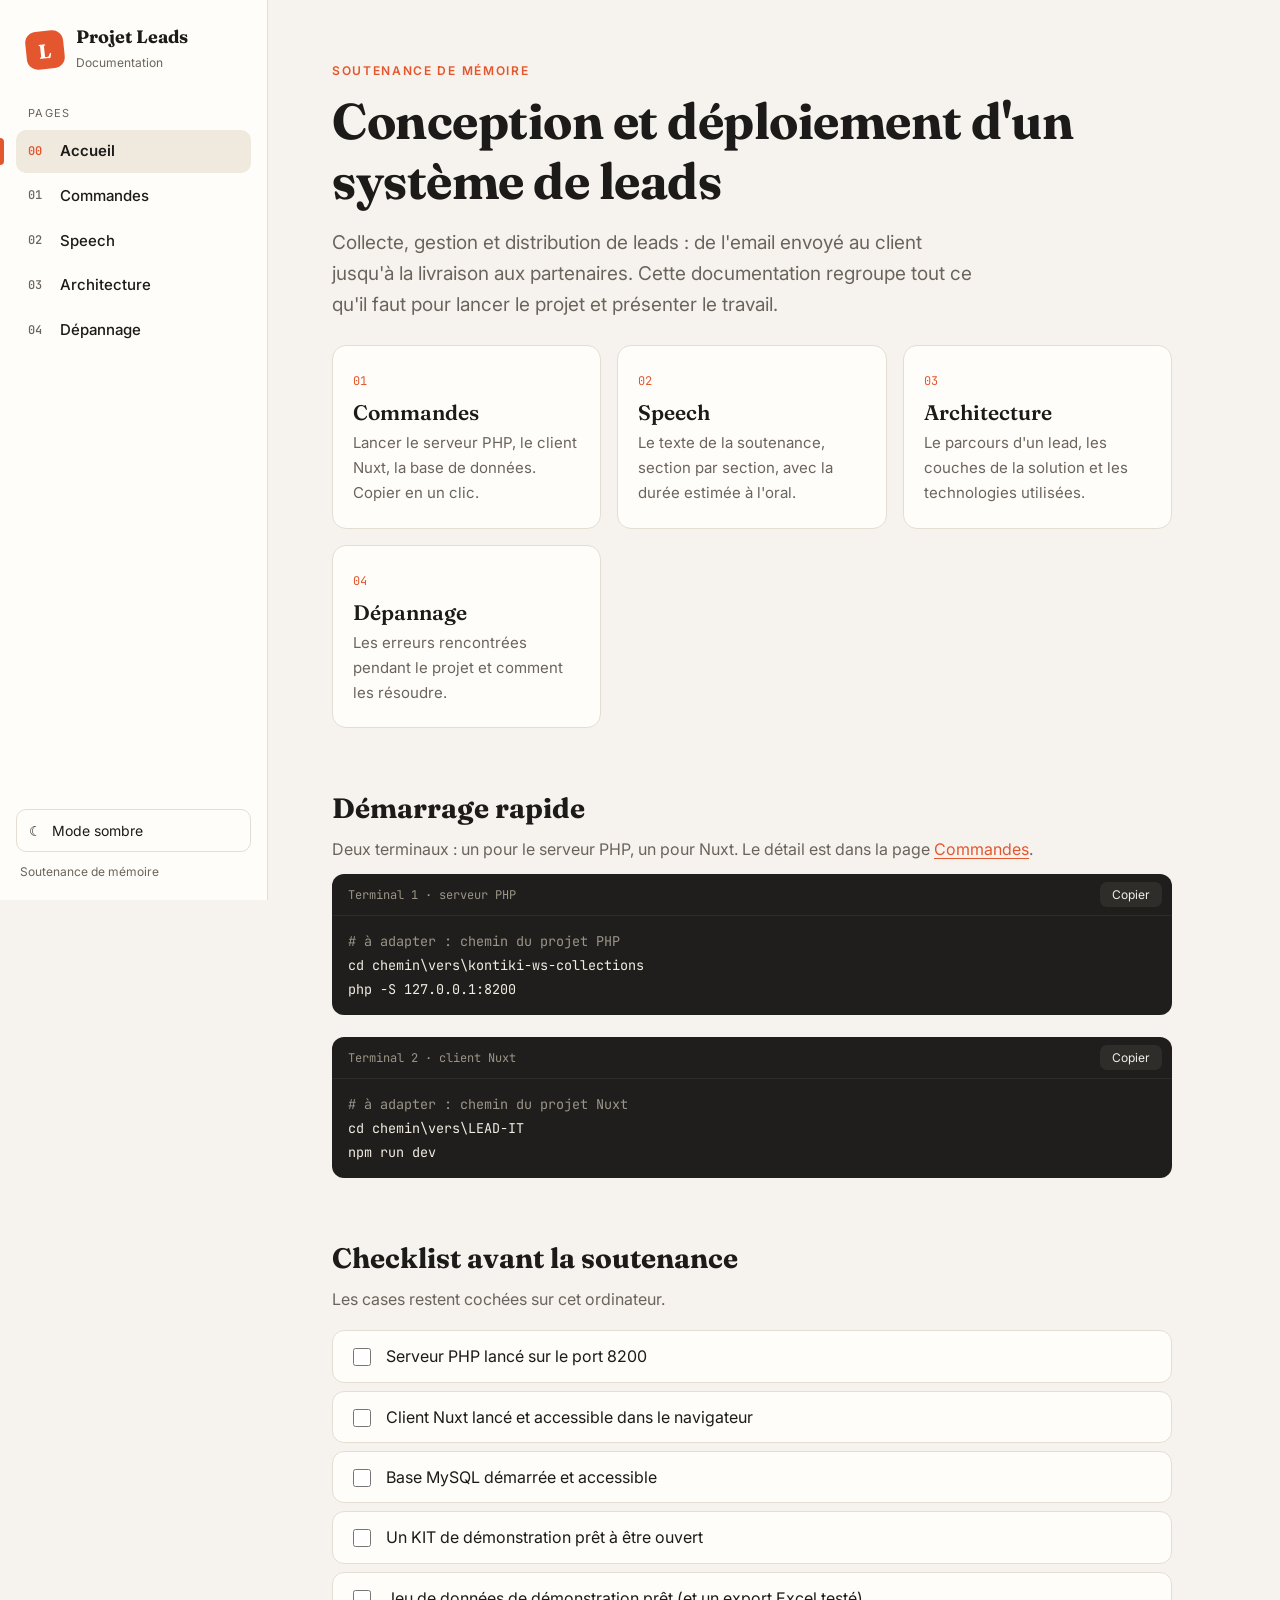
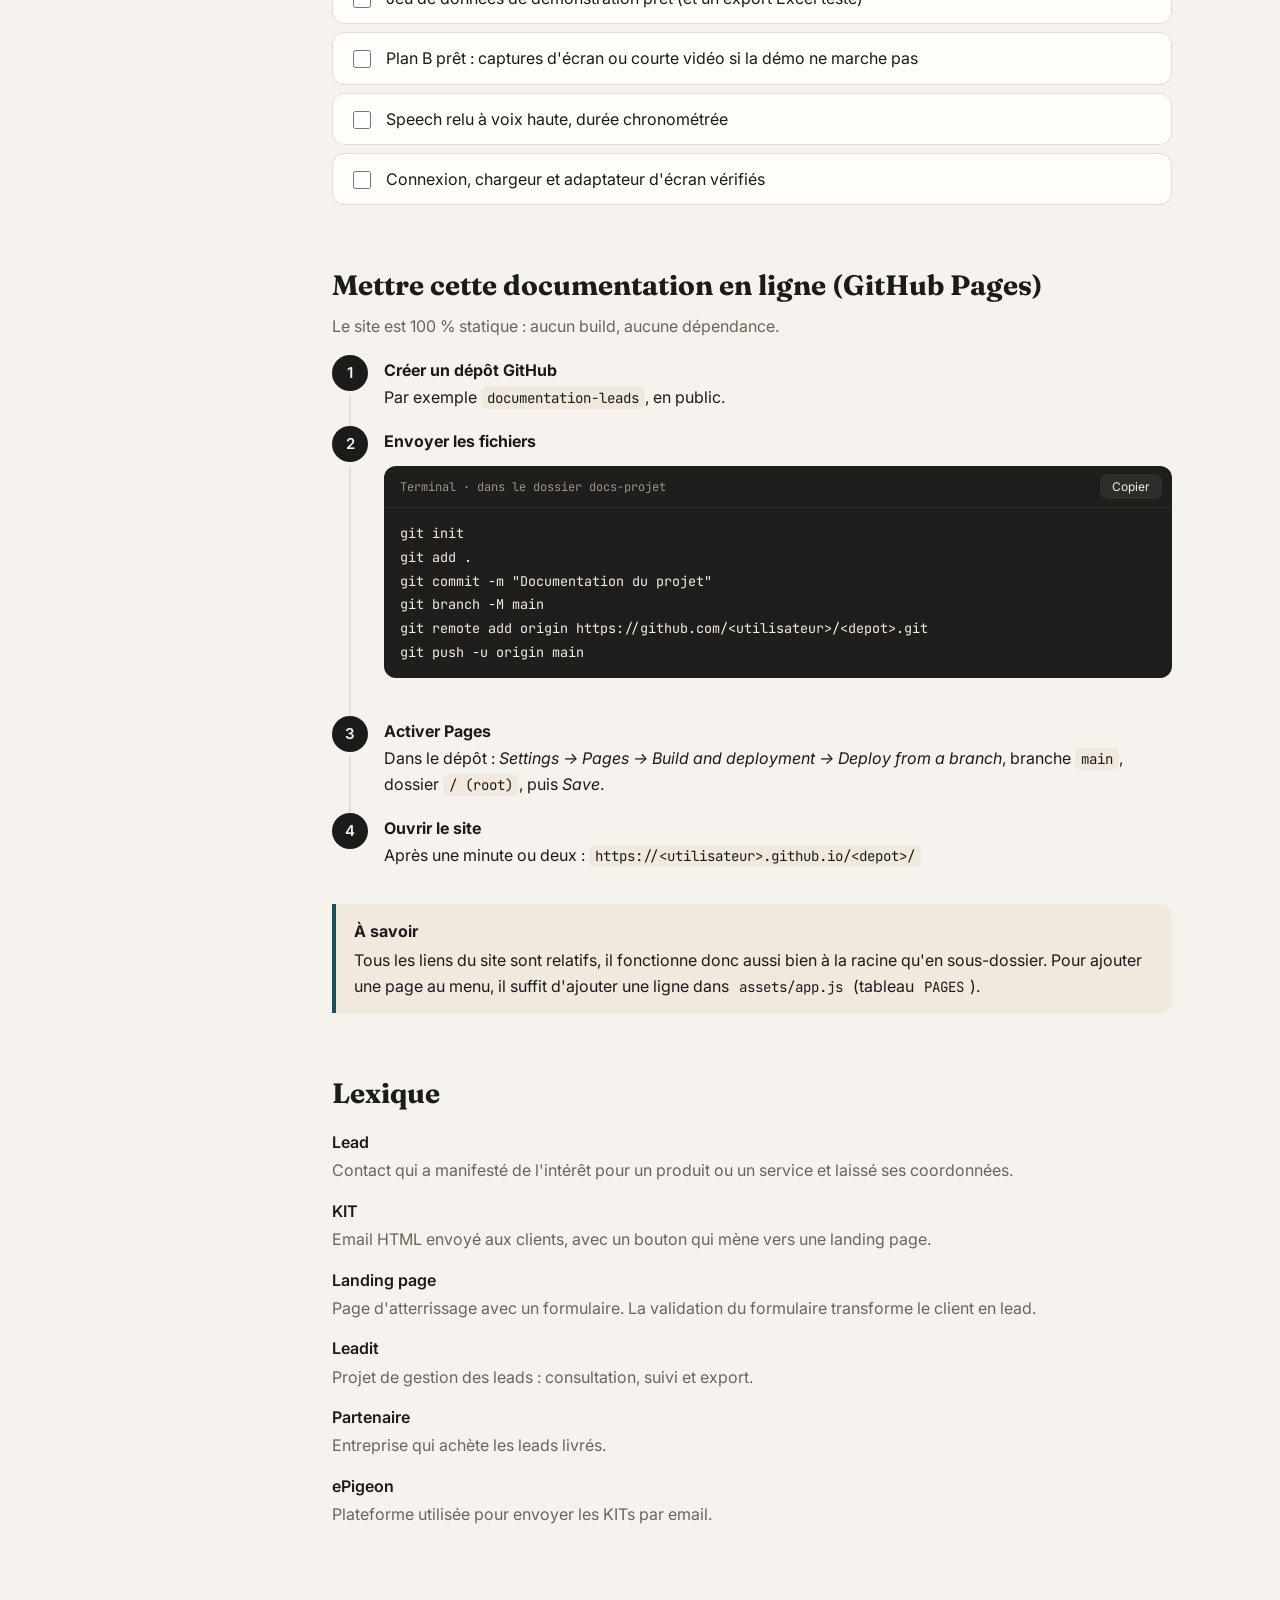
==== index.html @ 6f4f4c52 "CHORE: Initial commit." ====
<!doctype html>
<html lang="fr">
<head>
  <meta charset="utf-8">
  <meta name="viewport" content="width=device-width, initial-scale=1">
  <title>Projet Leads — Documentation</title>
  <script>try{var t=localStorage.getItem("theme");if(!t&&matchMedia("(prefers-color-scheme: dark)").matches)t="dark";if(t)document.documentElement.setAttribute("data-theme",t)}catch(e){}</script>
  <link rel="preconnect" href="https://fonts.googleapis.com">
  <link rel="preconnect" href="https://fonts.gstatic.com" crossorigin>
  <link href="https://fonts.googleapis.com/css2?family=Fraunces:opsz,wght@9..144,600;9..144,700&family=Inter:wght@400;500;600&family=JetBrains+Mono:wght@400;500&display=swap" rel="stylesheet">
  <link rel="stylesheet" href="assets/style.css">
</head>
<body data-page="accueil">
  <div id="app-nav"></div>

  <main class="main">
    <div class="content">

      <span class="eyebrow">Soutenance de mémoire</span>
      <h1>Conception et déploiement d'un système de leads</h1>
      <p class="lead">Collecte, gestion et distribution de leads : de l'email envoyé au client jusqu'à la livraison aux partenaires. Cette documentation regroupe tout ce qu'il faut pour lancer le projet et présenter le travail.</p>

      <div class="cards">
        <a class="card" href="commandes.html">
          <span class="tag">01</span>
          <h3>Commandes</h3>
          <p>Lancer le serveur PHP, le client Nuxt, la base de données. Copier en un clic.</p>
        </a>
        <a class="card" href="speech.html">
          <span class="tag">02</span>
          <h3>Speech</h3>
          <p>Le texte de la soutenance, section par section, avec la durée estimée à l'oral.</p>
        </a>
        <a class="card" href="architecture.html">
          <span class="tag">03</span>
          <h3>Architecture</h3>
          <p>Le parcours d'un lead, les couches de la solution et les technologies utilisées.</p>
        </a>
        <a class="card" href="depannage.html">
          <span class="tag">04</span>
          <h3>Dépannage</h3>
          <p>Les erreurs rencontrées pendant le projet et comment les résoudre.</p>
        </a>
      </div>

      <h2>Démarrage rapide</h2>
      <p class="muted">Deux terminaux : un pour le serveur PHP, un pour Nuxt. Le détail est dans la page <a href="commandes.html">Commandes</a>.</p>

      <div class="cmd" data-label="Terminal 1 · serveur PHP">
<pre><code><span class="c"># à adapter : chemin du projet PHP</span>
cd chemin\vers\kontiki-ws-collections
php -S 127.0.0.1:8200</code></pre>
      </div>
      <div class="cmd" data-label="Terminal 2 · client Nuxt">
<pre><code><span class="c"># à adapter : chemin du projet Nuxt</span>
cd chemin\vers\LEAD-IT
npm run dev</code></pre>
      </div>

      <h2 id="avant">Checklist avant la soutenance</h2>
      <p class="muted">Les cases restent cochées sur cet ordinateur.</p>
      <ul class="checklist">
        <li><label><input type="checkbox" data-key="serveur-php"><span>Serveur PHP lancé sur le port 8200</span></label></li>
        <li><label><input type="checkbox" data-key="nuxt"><span>Client Nuxt lancé et accessible dans le navigateur</span></label></li>
        <li><label><input type="checkbox" data-key="mysql"><span>Base MySQL démarrée et accessible</span></label></li>
        <li><label><input type="checkbox" data-key="kit"><span>Un KIT de démonstration prêt à être ouvert</span></label></li>
        <li><label><input type="checkbox" data-key="donnees"><span>Jeu de données de démonstration prêt (et un export Excel testé)</span></label></li>
        <li><label><input type="checkbox" data-key="planb"><span>Plan B prêt : captures d'écran ou courte vidéo si la démo ne marche pas</span></label></li>
        <li><label><input type="checkbox" data-key="speech"><span>Speech relu à voix haute, durée chronométrée</span></label></li>
        <li><label><input type="checkbox" data-key="reseau"><span>Connexion, chargeur et adaptateur d'écran vérifiés</span></label></li>
      </ul>

      <h2 id="github">Mettre cette documentation en ligne (GitHub Pages)</h2>
      <p class="muted">Le site est 100 % statique : aucun build, aucune dépendance.</p>
      <ol class="steps">
        <li><strong>Créer un dépôt GitHub</strong>Par exemple <code>documentation-leads</code>, en public.</li>
        <li><strong>Envoyer les fichiers</strong>
          <div class="cmd" data-label="Terminal · dans le dossier docs-projet">
<pre><code>git init
git add .
git commit -m "Documentation du projet"
git branch -M main
git remote add origin https://github.com/&lt;utilisateur&gt;/&lt;depot&gt;.git
git push -u origin main</code></pre>
          </div>
        </li>
        <li><strong>Activer Pages</strong>Dans le dépôt : <em>Settings → Pages → Build and deployment → Deploy from a branch</em>, branche <code>main</code>, dossier <code>/ (root)</code>, puis <em>Save</em>.</li>
        <li><strong>Ouvrir le site</strong>Après une minute ou deux : <code>https://&lt;utilisateur&gt;.github.io/&lt;depot&gt;/</code></li>
      </ol>
      <div class="note teal">
        <strong>À savoir</strong>
        Tous les liens du site sont relatifs, il fonctionne donc aussi bien à la racine qu'en sous-dossier. Pour ajouter une page au menu, il suffit d'ajouter une ligne dans <code>assets/app.js</code> (tableau <code>PAGES</code>).
      </div>

      <h2 id="lexique">Lexique</h2>
      <dl class="lexique">
        <dt>Lead</dt>
        <dd>Contact qui a manifesté de l'intérêt pour un produit ou un service et laissé ses coordonnées.</dd>
        <dt>KIT</dt>
        <dd>Email HTML envoyé aux clients, avec un bouton qui mène vers une landing page.</dd>
        <dt>Landing page</dt>
        <dd>Page d'atterrissage avec un formulaire. La validation du formulaire transforme le client en lead.</dd>
        <dt>Leadit</dt>
        <dd>Projet de gestion des leads : consultation, suivi et export.</dd>
        <dt>Partenaire</dt>
        <dd>Entreprise qui achète les leads livrés.</dd>
        <dt>ePigeon</dt>
        <dd>Plateforme utilisée pour envoyer les KITs par email.</dd>
      </dl>

    </div>
  </main>

  <script src="assets/app.js"></script>
</body>
</html>
---- assets/style.css ----
/* ==========================================================
   Documentation projet Leads — feuille de style partagée
   ========================================================== */

:root {
  --bg: #f6f3ee;
  --surface: #fffdf9;
  --ink: #1d1b19;
  --muted: #6b645c;
  --line: #e4ddd2;
  --soft: #f0e9de;
  --accent: #e4572e;
  --accent-ink: #ffffff;
  --teal: #1f4e5f;
  --code-bg: #1f1e1c;
  --code-ink: #f2ece2;
  --code-muted: #9c9488;
  --code-line: #2e2c29;
  --radius: 14px;
  --side: 268px;
  --font-body: "Inter", system-ui, -apple-system, "Segoe UI", Roboto, sans-serif;
  --font-head: "Fraunces", Georgia, "Times New Roman", serif;
  --font-mono: "JetBrains Mono", ui-monospace, "Cascadia Code", Consolas, monospace;
}

[data-theme="dark"] {
  --bg: #151412;
  --surface: #1e1c19;
  --ink: #f0eadf;
  --muted: #a39b8e;
  --line: #34312b;
  --soft: #2a2722;
  --accent: #ff7a50;
  --accent-ink: #1d1b19;
  --teal: #7fc4d6;
  --code-bg: #0f0e0d;
  --code-line: #262421;
}

* { box-sizing: border-box; }
html { scroll-behavior: smooth; }
body {
  margin: 0;
  background: var(--bg);
  color: var(--ink);
  font-family: var(--font-body);
  font-size: 16px;
  line-height: 1.65;
  -webkit-font-smoothing: antialiased;
}
a { color: var(--accent); text-underline-offset: 3px; }
a:hover { text-decoration-thickness: 2px; }
code, kbd {
  font-family: var(--font-mono);
  font-size: 0.88em;
  background: var(--soft);
  padding: 2px 6px;
  border-radius: 6px;
}

/* ---------- Sidebar ---------- */
.sidebar {
  position: fixed;
  inset: 0 auto 0 0;
  width: var(--side);
  background: var(--surface);
  border-right: 1px solid var(--line);
  padding: 26px 16px 18px;
  display: flex;
  flex-direction: column;
  overflow-y: auto;
  z-index: 40;
  transition: transform 0.25s ease;
}
.brand {
  display: flex;
  align-items: center;
  gap: 12px;
  padding: 0 10px 22px;
  text-decoration: none;
  color: var(--ink);
}
.brand-mark {
  width: 38px;
  height: 38px;
  border-radius: 11px;
  background: var(--accent);
  color: var(--accent-ink);
  display: grid;
  place-items: center;
  font-family: var(--font-head);
  font-weight: 700;
  font-size: 20px;
  transform: rotate(-6deg);
  flex: none;
}
.brand-text strong { display: block; font-family: var(--font-head); font-size: 18px; line-height: 1.2; }
.brand-text span { font-size: 12px; color: var(--muted); }

.nav { display: flex; flex-direction: column; gap: 2px; }
.nav-label {
  font-size: 11px;
  text-transform: uppercase;
  letter-spacing: 0.12em;
  color: var(--muted);
  padding: 8px 12px 6px;
}
.nav-link {
  display: flex;
  align-items: center;
  gap: 12px;
  padding: 9px 12px;
  border-radius: 10px;
  text-decoration: none;
  color: var(--ink);
  font-weight: 500;
  font-size: 15px;
  position: relative;
}
.nav-link .num { font-family: var(--font-mono); font-size: 12px; color: var(--muted); width: 20px; }
.nav-link:hover { background: var(--soft); }
.nav-link.active { background: var(--soft); font-weight: 600; }
.nav-link.active::before {
  content: "";
  position: absolute;
  left: -16px;
  top: 8px;
  bottom: 8px;
  width: 4px;
  border-radius: 0 4px 4px 0;
  background: var(--accent);
}
.nav-link.active .num { color: var(--accent); }

.sidebar-foot { margin-top: auto; padding-top: 20px; display: flex; flex-direction: column; gap: 10px; }
.theme-btn {
  display: flex;
  align-items: center;
  gap: 10px;
  width: 100%;
  padding: 9px 12px;
  border: 1px solid var(--line);
  background: transparent;
  color: var(--ink);
  border-radius: 10px;
  cursor: pointer;
  font: inherit;
  font-size: 14px;
}
.theme-btn:hover { background: var(--soft); }
.foot-note { font-size: 12px; color: var(--muted); padding: 0 4px; }

.topbar {
  display: none;
  position: fixed;
  top: 0;
  left: 0;
  right: 0;
  height: 56px;
  background: var(--surface);
  border-bottom: 1px solid var(--line);
  align-items: center;
  gap: 12px;
  padding: 0 14px;
  z-index: 35;
}
.topbar strong { font-family: var(--font-head); font-size: 17px; }
.burger {
  width: 40px;
  height: 40px;
  border: 1px solid var(--line);
  background: transparent;
  color: var(--ink);
  border-radius: 10px;
  font-size: 20px;
  cursor: pointer;
}
.overlay {
  display: none;
  position: fixed;
  inset: 0;
  background: rgba(0, 0, 0, 0.45);
  z-index: 38;
}

/* ---------- Main ---------- */
.main {
  margin-left: var(--side);
  padding: 56px clamp(20px, 5vw, 72px) 96px;
}
.content { max-width: 840px; }

.eyebrow {
  display: inline-block;
  font-size: 12px;
  font-weight: 600;
  text-transform: uppercase;
  letter-spacing: 0.14em;
  color: var(--accent);
  margin-bottom: 10px;
}
h1, h2, h3 { font-family: var(--font-head); line-height: 1.2; margin: 0; }
h1 { font-size: clamp(34px, 5vw, 50px); letter-spacing: -0.01em; }
h2 { font-size: 28px; margin-top: 64px; margin-bottom: 8px; scroll-margin-top: 90px; }
h3 { font-size: 19px; margin-top: 30px; margin-bottom: 6px; font-family: var(--font-body); font-weight: 600; }
.lead { font-size: 19px; color: var(--muted); max-width: 640px; margin: 16px 0 0; }
p { margin: 10px 0; }
.muted { color: var(--muted); }

/* ---------- Pills (sommaire de page) ---------- */
.pills {
  display: flex;
  gap: 8px;
  flex-wrap: wrap;
  margin: 28px 0 8px;
}
.pill {
  padding: 6px 14px;
  border: 1px solid var(--line);
  border-radius: 999px;
  font-size: 14px;
  text-decoration: none;
  color: var(--ink);
  background: var(--surface);
}
.pill:hover { border-color: var(--accent); }
.pill.on { background: var(--ink); color: var(--bg); border-color: var(--ink); }

/* ---------- Cartes ---------- */
.cards {
  display: grid;
  grid-template-columns: repeat(auto-fit, minmax(220px, 1fr));
  gap: 16px;
  margin-top: 24px;
}
.card {
  display: block;
  background: var(--surface);
  border: 1px solid var(--line);
  border-radius: var(--radius);
  padding: 20px 20px 22px;
  text-decoration: none;
  color: var(--ink);
  transition: transform 0.15s ease, border-color 0.15s ease;
}
a.card:hover { transform: translateY(-3px); border-color: var(--accent); }
.card .tag { font-family: var(--font-mono); font-size: 12px; color: var(--accent); }
.card h3 { margin: 8px 0 6px; font-family: var(--font-head); font-size: 21px; }
.card p { margin: 0; color: var(--muted); font-size: 15px; }

/* ---------- Blocs de commande ---------- */
.cmd {
  background: var(--code-bg);
  border-radius: 12px;
  margin: 12px 0 22px;
  overflow: hidden;
}
.cmd-head {
  display: flex;
  justify-content: space-between;
  align-items: center;
  padding: 8px 10px 8px 16px;
  border-bottom: 1px solid var(--code-line);
  color: var(--code-muted);
  font: 12px var(--font-mono);
}
.cmd pre {
  margin: 0;
  padding: 14px 16px;
  overflow-x: auto;
  color: var(--code-ink);
  font: 13.5px/1.75 var(--font-mono);
}
.cmd pre code { background: none; padding: 0; font: inherit; color: inherit; }
.cmd .c { color: var(--code-muted); }
.copy {
  border: 0;
  background: #2f2d2a;
  color: #eee;
  padding: 5px 12px;
  border-radius: 7px;
  cursor: pointer;
  font: 12px var(--font-body);
}
.copy:hover { background: #3b3834; }
.copy.done { background: var(--accent); color: var(--accent-ink); }

.search {
  width: 100%;
  margin-top: 26px;
  padding: 12px 16px;
  border: 1px solid var(--line);
  border-radius: 12px;
  background: var(--surface);
  color: var(--ink);
  font: inherit;
}
.search:focus { outline: 2px solid var(--accent); outline-offset: 1px; }
.count { font-size: 13px; color: var(--muted); margin-top: 8px; }
.cmd-item[hidden] { display: none; }

/* ---------- Notes / étapes ---------- */
.note {
  border-left: 4px solid var(--accent);
  background: var(--soft);
  padding: 14px 18px;
  border-radius: 0 12px 12px 0;
  margin: 18px 0;
}
.note.teal { border-left-color: var(--teal); }
.note strong:first-child { display: block; margin-bottom: 2px; }

.steps { list-style: none; counter-reset: s; padding: 0; margin: 18px 0; }
.steps li {
  counter-increment: s;
  position: relative;
  padding: 0 0 18px 52px;
}
.steps li::before {
  content: counter(s);
  position: absolute;
  left: 0;
  top: -2px;
  width: 36px;
  height: 36px;
  border-radius: 50%;
  background: var(--ink);
  color: var(--bg);
  display: grid;
  place-items: center;
  font-weight: 600;
  font-size: 15px;
}
.steps li:not(:last-child)::after {
  content: "";
  position: absolute;
  left: 17px;
  top: 38px;
  bottom: 2px;
  width: 2px;
  background: var(--line);
}
.steps li strong { display: block; }

/* ---------- Tableaux ---------- */
.table-wrap { overflow-x: auto; margin: 18px 0; border: 1px solid var(--line); border-radius: 12px; background: var(--surface); }
table.t { border-collapse: collapse; width: 100%; font-size: 15px; }
table.t th, table.t td { text-align: left; padding: 12px 16px; border-bottom: 1px solid var(--line); vertical-align: top; }
table.t th { font-size: 12px; text-transform: uppercase; letter-spacing: 0.1em; color: var(--muted); background: var(--soft); }
table.t tr:last-child td { border-bottom: 0; }

/* ---------- Architecture ---------- */
.layers { margin: 24px 0; display: flex; flex-direction: column; align-items: stretch; }
.layer {
  background: var(--surface);
  border: 1px solid var(--line);
  border-radius: var(--radius);
  padding: 16px 20px;
  display: flex;
  gap: 16px;
  align-items: center;
}
.layer .lv {
  flex: none;
  width: 42px;
  height: 42px;
  border-radius: 12px;
  display: grid;
  place-items: center;
  background: var(--soft);
  font-family: var(--font-mono);
  font-size: 13px;
  color: var(--accent);
}
.layer strong { display: block; font-size: 17px; }
.layer span { color: var(--muted); font-size: 14px; }
.layer-link { text-align: center; color: var(--muted); font-size: 18px; line-height: 1; padding: 6px 0; }

.timeline { list-style: none; margin: 24px 0; padding: 0 0 0 26px; border-left: 2px solid var(--line); }
.timeline li { position: relative; padding: 0 0 26px 22px; }
.timeline li::before {
  content: "";
  position: absolute;
  left: -37px;
  top: 4px;
  width: 20px;
  height: 20px;
  border-radius: 50%;
  background: var(--bg);
  border: 4px solid var(--accent);
}
.timeline strong { display: block; font-size: 17px; }
.timeline span { color: var(--muted); }

/* ---------- Dépannage ---------- */
details.q {
  background: var(--surface);
  border: 1px solid var(--line);
  border-radius: 12px;
  margin: 10px 0;
}
details.q summary {
  cursor: pointer;
  padding: 14px 18px;
  font-weight: 600;
  list-style: none;
  display: flex;
  justify-content: space-between;
  gap: 12px;
}
details.q summary::-webkit-details-marker { display: none; }
details.q summary::after { content: "+"; font-size: 20px; color: var(--accent); line-height: 1; }
details.q[open] summary::after { content: "–"; }
details.q .body { padding: 0 18px 16px; }
details.q .body .cmd { margin-bottom: 8px; }

/* ---------- Case à cocher ---------- */
.checklist { list-style: none; padding: 0; margin: 18px 0; }
.checklist label {
  display: flex;
  gap: 12px;
  align-items: flex-start;
  padding: 12px 16px;
  background: var(--surface);
  border: 1px solid var(--line);
  border-radius: 12px;
  margin-bottom: 8px;
  cursor: pointer;
}
.checklist input { margin-top: 5px; accent-color: var(--accent); width: 18px; height: 18px; }
.checklist input:checked + span { text-decoration: line-through; color: var(--muted); }

dl.lexique { margin: 18px 0; }
dl.lexique dt { font-weight: 600; margin-top: 14px; }
dl.lexique dd { margin: 2px 0 0; color: var(--muted); }

/* ---------- Page Speech ---------- */
.toolbar {
  position: sticky;
  top: 0;
  z-index: 20;
  background: var(--bg);
  border-bottom: 1px solid var(--line);
  margin: 28px 0 0;
  padding: 12px 0;
  display: flex;
  flex-wrap: wrap;
  gap: 8px;
  align-items: center;
}
.toolbar .spacer { flex: 1; }
.tbtn {
  border: 1px solid var(--line);
  background: var(--surface);
  color: var(--ink);
  border-radius: 10px;
  padding: 7px 12px;
  font: inherit;
  font-size: 14px;
  cursor: pointer;
}
.tbtn:hover { border-color: var(--accent); }
.total { font-size: 14px; color: var(--muted); }
.total strong { color: var(--ink); }

.speech-block { padding-top: 8px; scroll-margin-top: 130px; }
.speech-head { display: flex; align-items: baseline; gap: 14px; flex-wrap: wrap; margin-top: 48px; }
.speech-head .n { font-family: var(--font-mono); color: var(--accent); font-size: 14px; }
.speech-head h2 { margin: 0; }
.chip {
  font-size: 12px;
  padding: 3px 10px;
  border-radius: 999px;
  background: var(--soft);
  color: var(--muted);
  font-weight: 500;
}
.say { font-size: var(--say-size, 18px); line-height: 1.85; margin: 14px 0; }
.cue {
  font-size: 14px;
  color: var(--teal);
  border-left: 3px solid var(--teal);
  padding: 2px 0 2px 12px;
  margin: 16px 0;
}
.todo { background: var(--soft); border-radius: 6px; padding: 0 5px; font-size: 0.92em; }

body.focus .sidebar,
body.focus .topbar,
body.focus .overlay,
body.focus .pills,
body.focus .hide-focus { display: none !important; }
body.focus .main { margin-left: 0; padding-top: 24px; }
body.focus .content { max-width: 780px; margin: 0 auto; }

/* ---------- Responsive ---------- */
@media (max-width: 900px) {
  .sidebar { transform: translateX(-100%); }
  .sidebar.open { transform: none; box-shadow: 0 0 40px rgba(0, 0, 0, 0.3); }
  .topbar { display: flex; }
  .overlay.show { display: block; }
  .main { margin-left: 0; padding-top: 84px; }
  .toolbar { top: 56px; }
  body.focus .toolbar { top: 0; }
  .speech-block { scroll-margin-top: 190px; }
  h2 { font-size: 24px; margin-top: 52px; }
}

@media print {
  .sidebar, .topbar, .toolbar, .copy, .pills { display: none !important; }
  .main { margin: 0; padding: 0; }
  body { background: #fff; color: #000; }
}
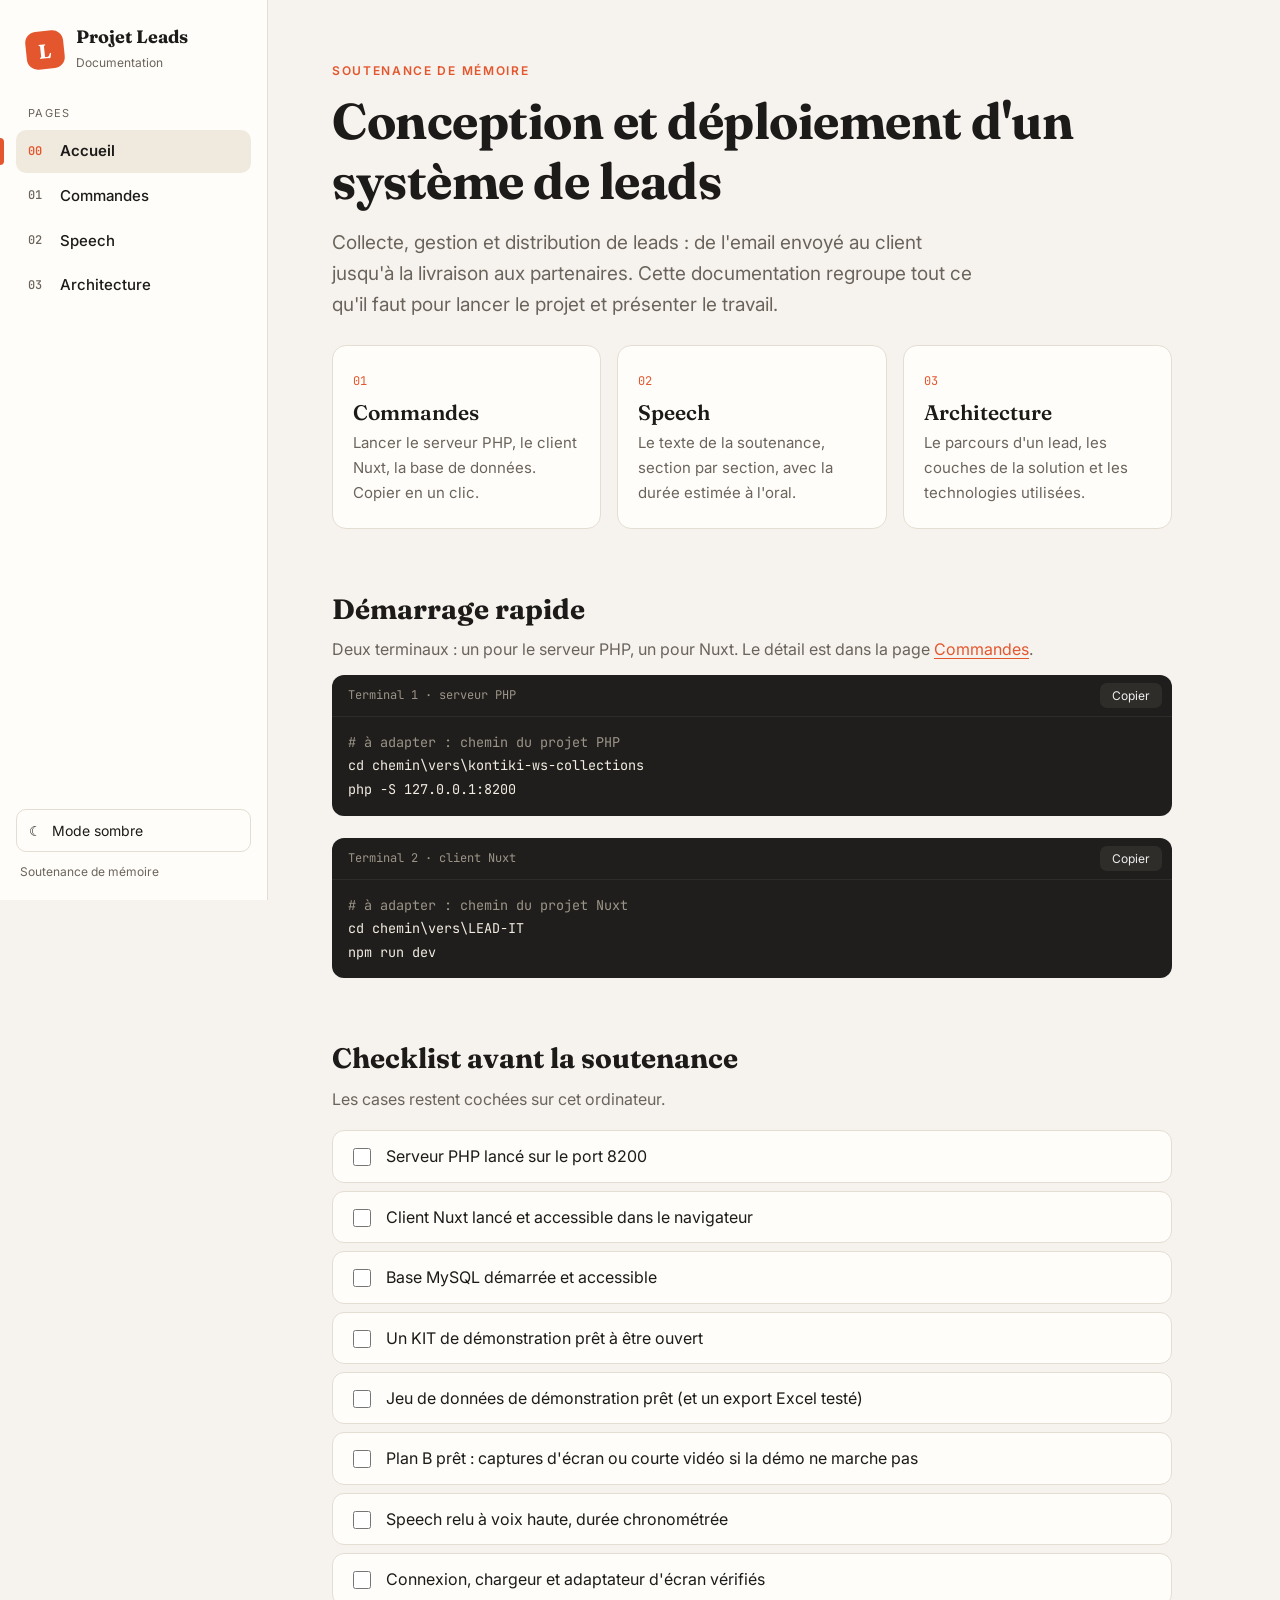
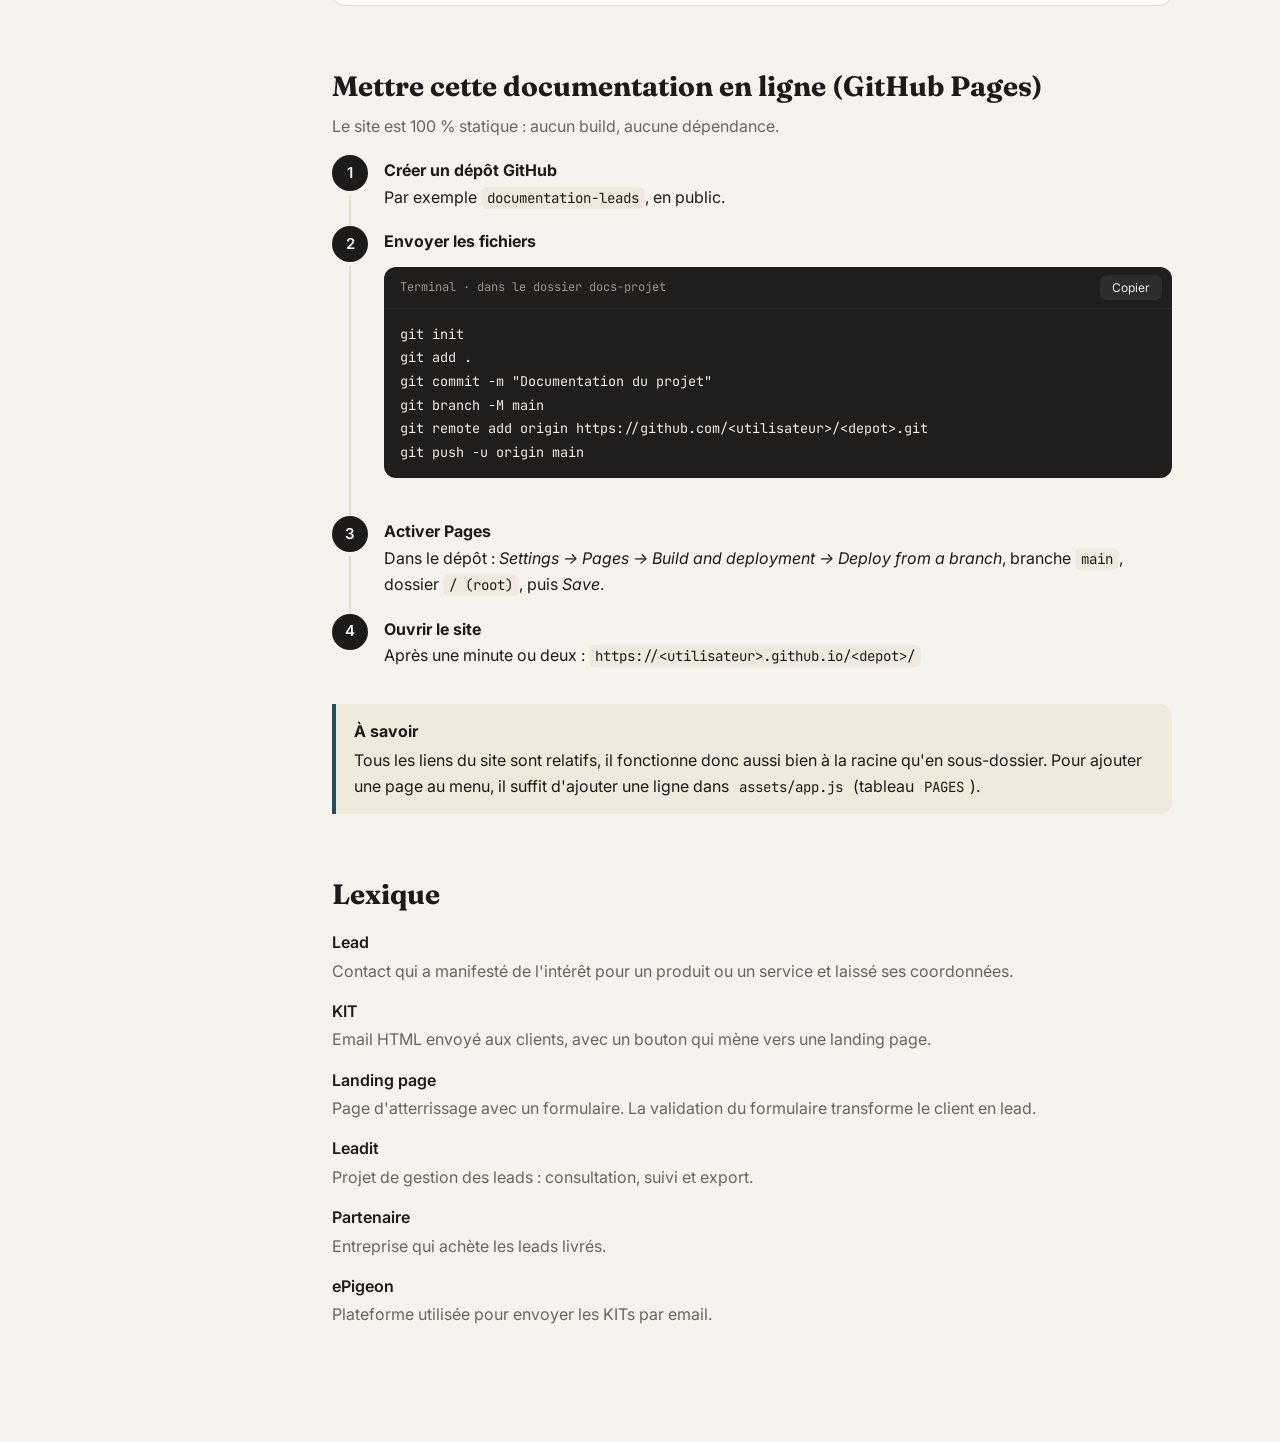
==== commit 7a256f32: "Remove all about dépannage" ====
--- a/index.html
+++ b/index.html
@@ -1,116 +1,217 @@
 <!doctype html>
 <html lang="fr">
-<head>
-  <meta charset="utf-8">
-  <meta name="viewport" content="width=device-width, initial-scale=1">
-  <title>Projet Leads — Documentation</title>
-  <script>try{var t=localStorage.getItem("theme");if(!t&&matchMedia("(prefers-color-scheme: dark)").matches)t="dark";if(t)document.documentElement.setAttribute("data-theme",t)}catch(e){}</script>
-  <link rel="preconnect" href="https://fonts.googleapis.com">
-  <link rel="preconnect" href="https://fonts.gstatic.com" crossorigin>
-  <link href="https://fonts.googleapis.com/css2?family=Fraunces:opsz,wght@9..144,600;9..144,700&family=Inter:wght@400;500;600&family=JetBrains+Mono:wght@400;500&display=swap" rel="stylesheet">
-  <link rel="stylesheet" href="assets/style.css">
-</head>
-<body data-page="accueil">
-  <div id="app-nav"></div>
-
-  <main class="main">
-    <div class="content">
-
-      <span class="eyebrow">Soutenance de mémoire</span>
-      <h1>Conception et déploiement d'un système de leads</h1>
-      <p class="lead">Collecte, gestion et distribution de leads : de l'email envoyé au client jusqu'à la livraison aux partenaires. Cette documentation regroupe tout ce qu'il faut pour lancer le projet et présenter le travail.</p>
-
-      <div class="cards">
-        <a class="card" href="commandes.html">
-          <span class="tag">01</span>
-          <h3>Commandes</h3>
-          <p>Lancer le serveur PHP, le client Nuxt, la base de données. Copier en un clic.</p>
-        </a>
-        <a class="card" href="speech.html">
-          <span class="tag">02</span>
-          <h3>Speech</h3>
-          <p>Le texte de la soutenance, section par section, avec la durée estimée à l'oral.</p>
-        </a>
-        <a class="card" href="architecture.html">
-          <span class="tag">03</span>
-          <h3>Architecture</h3>
-          <p>Le parcours d'un lead, les couches de la solution et les technologies utilisées.</p>
-        </a>
-        <a class="card" href="depannage.html">
-          <span class="tag">04</span>
-          <h3>Dépannage</h3>
-          <p>Les erreurs rencontrées pendant le projet et comment les résoudre.</p>
-        </a>
-      </div>
-
-      <h2>Démarrage rapide</h2>
-      <p class="muted">Deux terminaux : un pour le serveur PHP, un pour Nuxt. Le détail est dans la page <a href="commandes.html">Commandes</a>.</p>
-
-      <div class="cmd" data-label="Terminal 1 · serveur PHP">
-<pre><code><span class="c"># à adapter : chemin du projet PHP</span>
+  <head>
+    <meta charset="utf-8" />
+    <meta name="viewport" content="width=device-width, initial-scale=1" />
+    <title>Projet Leads — Documentation</title>
+    <script>
+      try {
+        var t = localStorage.getItem("theme");
+        if (!t && matchMedia("(prefers-color-scheme: dark)").matches)
+          t = "dark";
+        if (t) document.documentElement.setAttribute("data-theme", t);
+      } catch (e) {}
+    </script>
+    <link rel="preconnect" href="https://fonts.googleapis.com" />
+    <link rel="preconnect" href="https://fonts.gstatic.com" crossorigin />
+    <link
+      href="https://fonts.googleapis.com/css2?family=Fraunces:opsz,wght@9..144,600;9..144,700&family=Inter:wght@400;500;600&family=JetBrains+Mono:wght@400;500&display=swap"
+      rel="stylesheet"
+    />
+    <link rel="stylesheet" href="assets/style.css" />
+  </head>
+  <body data-page="accueil">
+    <div id="app-nav"></div>
+
+    <main class="main">
+      <div class="content">
+        <span class="eyebrow">Soutenance de mémoire</span>
+        <h1>Conception et déploiement d'un système de leads</h1>
+        <p class="lead">
+          Collecte, gestion et distribution de leads : de l'email envoyé au
+          client jusqu'à la livraison aux partenaires. Cette documentation
+          regroupe tout ce qu'il faut pour lancer le projet et présenter le
+          travail.
+        </p>
+
+        <div class="cards">
+          <a class="card" href="commandes.html">
+            <span class="tag">01</span>
+            <h3>Commandes</h3>
+            <p>
+              Lancer le serveur PHP, le client Nuxt, la base de données. Copier
+              en un clic.
+            </p>
+          </a>
+          <a class="card" href="speech.html">
+            <span class="tag">02</span>
+            <h3>Speech</h3>
+            <p>
+              Le texte de la soutenance, section par section, avec la durée
+              estimée à l'oral.
+            </p>
+          </a>
+          <a class="card" href="architecture.html">
+            <span class="tag">03</span>
+            <h3>Architecture</h3>
+            <p>
+              Le parcours d'un lead, les couches de la solution et les
+              technologies utilisées.
+            </p>
+          </a>
+        </div>
+
+        <h2>Démarrage rapide</h2>
+        <p class="muted">
+          Deux terminaux : un pour le serveur PHP, un pour Nuxt. Le détail est
+          dans la page <a href="commandes.html">Commandes</a>.
+        </p>
+
+        <div class="cmd" data-label="Terminal 1 · serveur PHP">
+          <pre><code><span class="c"># à adapter : chemin du projet PHP</span>
 cd chemin\vers\kontiki-ws-collections
 php -S 127.0.0.1:8200</code></pre>
-      </div>
-      <div class="cmd" data-label="Terminal 2 · client Nuxt">
-<pre><code><span class="c"># à adapter : chemin du projet Nuxt</span>
+        </div>
+        <div class="cmd" data-label="Terminal 2 · client Nuxt">
+          <pre><code><span class="c"># à adapter : chemin du projet Nuxt</span>
 cd chemin\vers\LEAD-IT
 npm run dev</code></pre>
-      </div>
-
-      <h2 id="avant">Checklist avant la soutenance</h2>
-      <p class="muted">Les cases restent cochées sur cet ordinateur.</p>
-      <ul class="checklist">
-        <li><label><input type="checkbox" data-key="serveur-php"><span>Serveur PHP lancé sur le port 8200</span></label></li>
-        <li><label><input type="checkbox" data-key="nuxt"><span>Client Nuxt lancé et accessible dans le navigateur</span></label></li>
-        <li><label><input type="checkbox" data-key="mysql"><span>Base MySQL démarrée et accessible</span></label></li>
-        <li><label><input type="checkbox" data-key="kit"><span>Un KIT de démonstration prêt à être ouvert</span></label></li>
-        <li><label><input type="checkbox" data-key="donnees"><span>Jeu de données de démonstration prêt (et un export Excel testé)</span></label></li>
-        <li><label><input type="checkbox" data-key="planb"><span>Plan B prêt : captures d'écran ou courte vidéo si la démo ne marche pas</span></label></li>
-        <li><label><input type="checkbox" data-key="speech"><span>Speech relu à voix haute, durée chronométrée</span></label></li>
-        <li><label><input type="checkbox" data-key="reseau"><span>Connexion, chargeur et adaptateur d'écran vérifiés</span></label></li>
-      </ul>
-
-      <h2 id="github">Mettre cette documentation en ligne (GitHub Pages)</h2>
-      <p class="muted">Le site est 100 % statique : aucun build, aucune dépendance.</p>
-      <ol class="steps">
-        <li><strong>Créer un dépôt GitHub</strong>Par exemple <code>documentation-leads</code>, en public.</li>
-        <li><strong>Envoyer les fichiers</strong>
-          <div class="cmd" data-label="Terminal · dans le dossier docs-projet">
-<pre><code>git init
+        </div>
+
+        <h2 id="avant">Checklist avant la soutenance</h2>
+        <p class="muted">Les cases restent cochées sur cet ordinateur.</p>
+        <ul class="checklist">
+          <li>
+            <label
+              ><input type="checkbox" data-key="serveur-php" /><span
+                >Serveur PHP lancé sur le port 8200</span
+              ></label
+            >
+          </li>
+          <li>
+            <label
+              ><input type="checkbox" data-key="nuxt" /><span
+                >Client Nuxt lancé et accessible dans le navigateur</span
+              ></label
+            >
+          </li>
+          <li>
+            <label
+              ><input type="checkbox" data-key="mysql" /><span
+                >Base MySQL démarrée et accessible</span
+              ></label
+            >
+          </li>
+          <li>
+            <label
+              ><input type="checkbox" data-key="kit" /><span
+                >Un KIT de démonstration prêt à être ouvert</span
+              ></label
+            >
+          </li>
+          <li>
+            <label
+              ><input type="checkbox" data-key="donnees" /><span
+                >Jeu de données de démonstration prêt (et un export Excel
+                testé)</span
+              ></label
+            >
+          </li>
+          <li>
+            <label
+              ><input type="checkbox" data-key="planb" /><span
+                >Plan B prêt : captures d'écran ou courte vidéo si la démo ne
+                marche pas</span
+              ></label
+            >
+          </li>
+          <li>
+            <label
+              ><input type="checkbox" data-key="speech" /><span
+                >Speech relu à voix haute, durée chronométrée</span
+              ></label
+            >
+          </li>
+          <li>
+            <label
+              ><input type="checkbox" data-key="reseau" /><span
+                >Connexion, chargeur et adaptateur d'écran vérifiés</span
+              ></label
+            >
+          </li>
+        </ul>
+
+        <h2 id="github">Mettre cette documentation en ligne (GitHub Pages)</h2>
+        <p class="muted">
+          Le site est 100 % statique : aucun build, aucune dépendance.
+        </p>
+        <ol class="steps">
+          <li>
+            <strong>Créer un dépôt GitHub</strong>Par exemple
+            <code>documentation-leads</code>, en public.
+          </li>
+          <li>
+            <strong>Envoyer les fichiers</strong>
+            <div
+              class="cmd"
+              data-label="Terminal · dans le dossier docs-projet"
+            >
+              <pre><code>git init
 git add .
 git commit -m "Documentation du projet"
 git branch -M main
 git remote add origin https://github.com/&lt;utilisateur&gt;/&lt;depot&gt;.git
 git push -u origin main</code></pre>
-          </div>
-        </li>
-        <li><strong>Activer Pages</strong>Dans le dépôt : <em>Settings → Pages → Build and deployment → Deploy from a branch</em>, branche <code>main</code>, dossier <code>/ (root)</code>, puis <em>Save</em>.</li>
-        <li><strong>Ouvrir le site</strong>Après une minute ou deux : <code>https://&lt;utilisateur&gt;.github.io/&lt;depot&gt;/</code></li>
-      </ol>
-      <div class="note teal">
-        <strong>À savoir</strong>
-        Tous les liens du site sont relatifs, il fonctionne donc aussi bien à la racine qu'en sous-dossier. Pour ajouter une page au menu, il suffit d'ajouter une ligne dans <code>assets/app.js</code> (tableau <code>PAGES</code>).
+            </div>
+          </li>
+          <li>
+            <strong>Activer Pages</strong>Dans le dépôt :
+            <em
+              >Settings → Pages → Build and deployment → Deploy from a
+              branch</em
+            >, branche <code>main</code>, dossier <code>/ (root)</code>, puis
+            <em>Save</em>.
+          </li>
+          <li>
+            <strong>Ouvrir le site</strong>Après une minute ou deux :
+            <code>https://&lt;utilisateur&gt;.github.io/&lt;depot&gt;/</code>
+          </li>
+        </ol>
+        <div class="note teal">
+          <strong>À savoir</strong>
+          Tous les liens du site sont relatifs, il fonctionne donc aussi bien à
+          la racine qu'en sous-dossier. Pour ajouter une page au menu, il suffit
+          d'ajouter une ligne dans <code>assets/app.js</code> (tableau
+          <code>PAGES</code>).
+        </div>
+
+        <h2 id="lexique">Lexique</h2>
+        <dl class="lexique">
+          <dt>Lead</dt>
+          <dd>
+            Contact qui a manifesté de l'intérêt pour un produit ou un service
+            et laissé ses coordonnées.
+          </dd>
+          <dt>KIT</dt>
+          <dd>
+            Email HTML envoyé aux clients, avec un bouton qui mène vers une
+            landing page.
+          </dd>
+          <dt>Landing page</dt>
+          <dd>
+            Page d'atterrissage avec un formulaire. La validation du formulaire
+            transforme le client en lead.
+          </dd>
+          <dt>Leadit</dt>
+          <dd>Projet de gestion des leads : consultation, suivi et export.</dd>
+          <dt>Partenaire</dt>
+          <dd>Entreprise qui achète les leads livrés.</dd>
+          <dt>ePigeon</dt>
+          <dd>Plateforme utilisée pour envoyer les KITs par email.</dd>
+        </dl>
       </div>
-
-      <h2 id="lexique">Lexique</h2>
-      <dl class="lexique">
-        <dt>Lead</dt>
-        <dd>Contact qui a manifesté de l'intérêt pour un produit ou un service et laissé ses coordonnées.</dd>
-        <dt>KIT</dt>
-        <dd>Email HTML envoyé aux clients, avec un bouton qui mène vers une landing page.</dd>
-        <dt>Landing page</dt>
-        <dd>Page d'atterrissage avec un formulaire. La validation du formulaire transforme le client en lead.</dd>
-        <dt>Leadit</dt>
-        <dd>Projet de gestion des leads : consultation, suivi et export.</dd>
-        <dt>Partenaire</dt>
-        <dd>Entreprise qui achète les leads livrés.</dd>
-        <dt>ePigeon</dt>
-        <dd>Plateforme utilisée pour envoyer les KITs par email.</dd>
-      </dl>
-
-    </div>
-  </main>
-
-  <script src="assets/app.js"></script>
-</body>
+    </main>
+
+    <script src="assets/app.js"></script>
+  </body>
 </html>
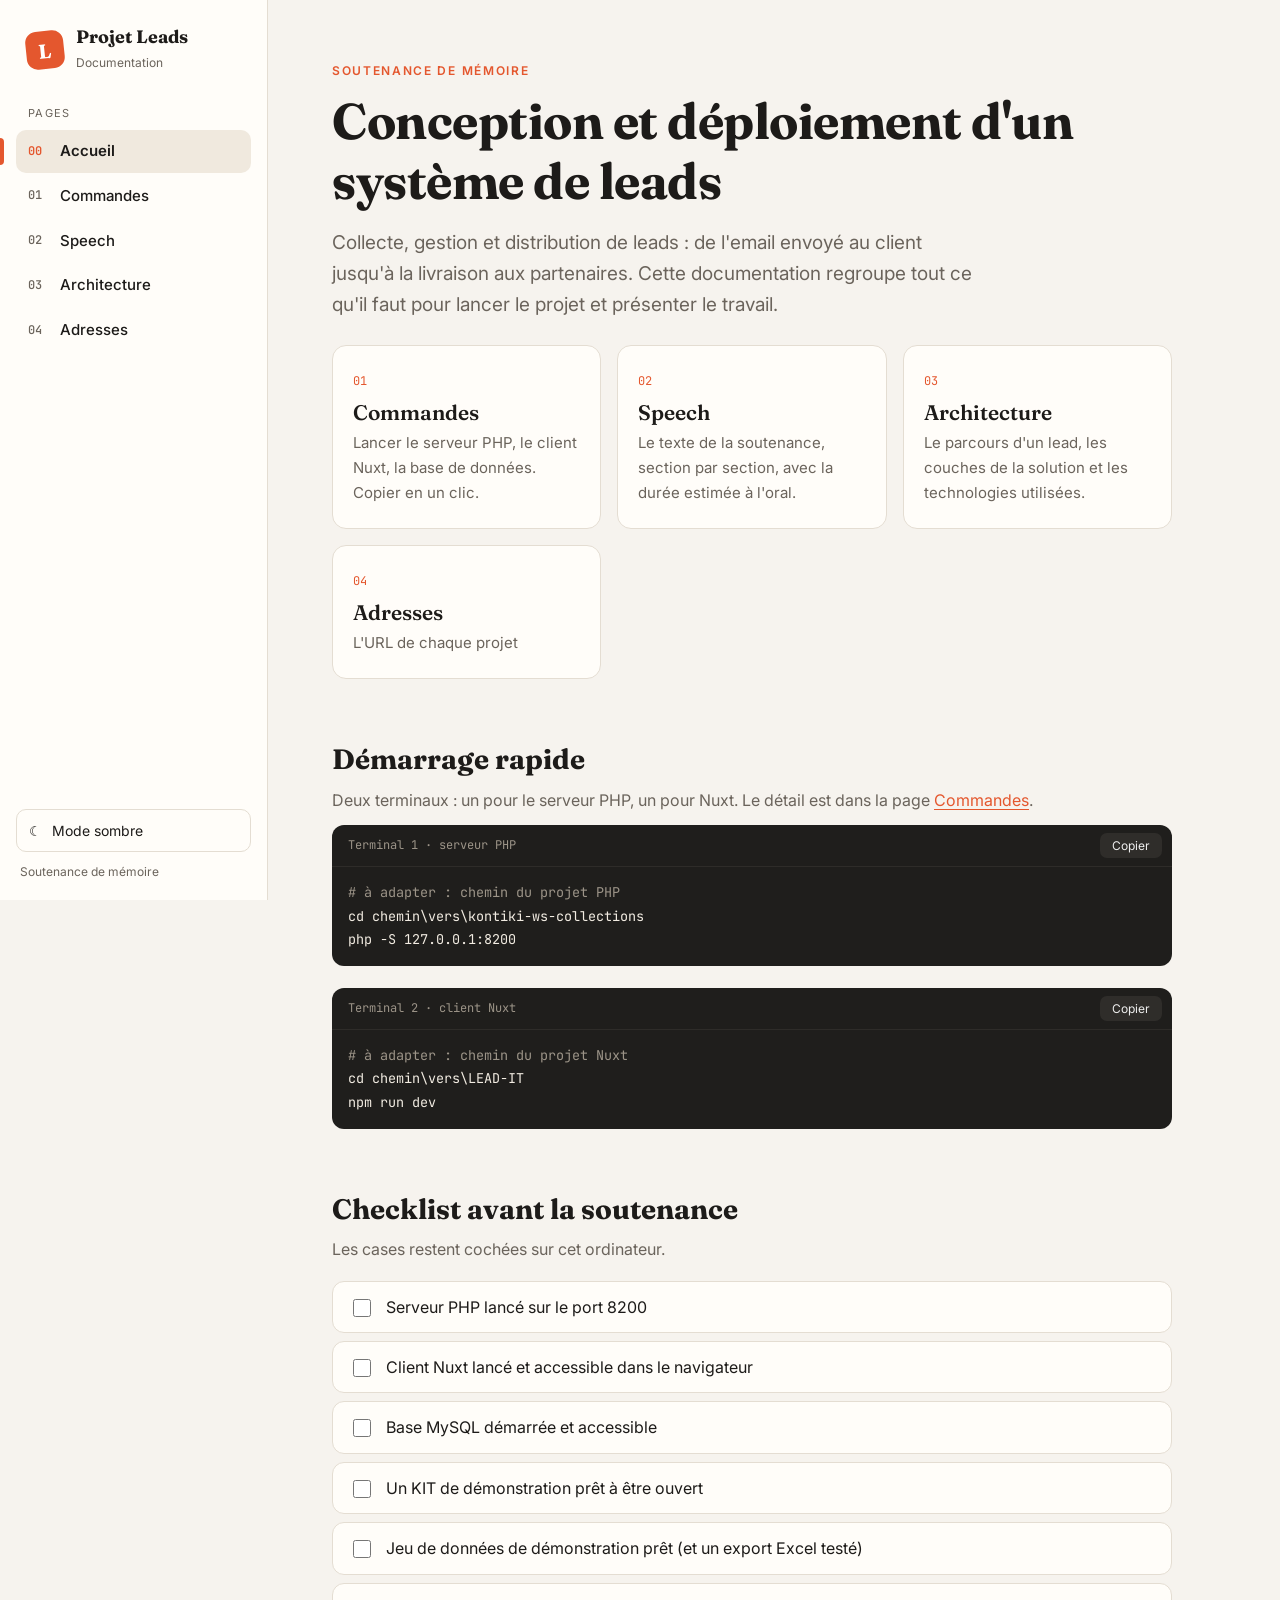
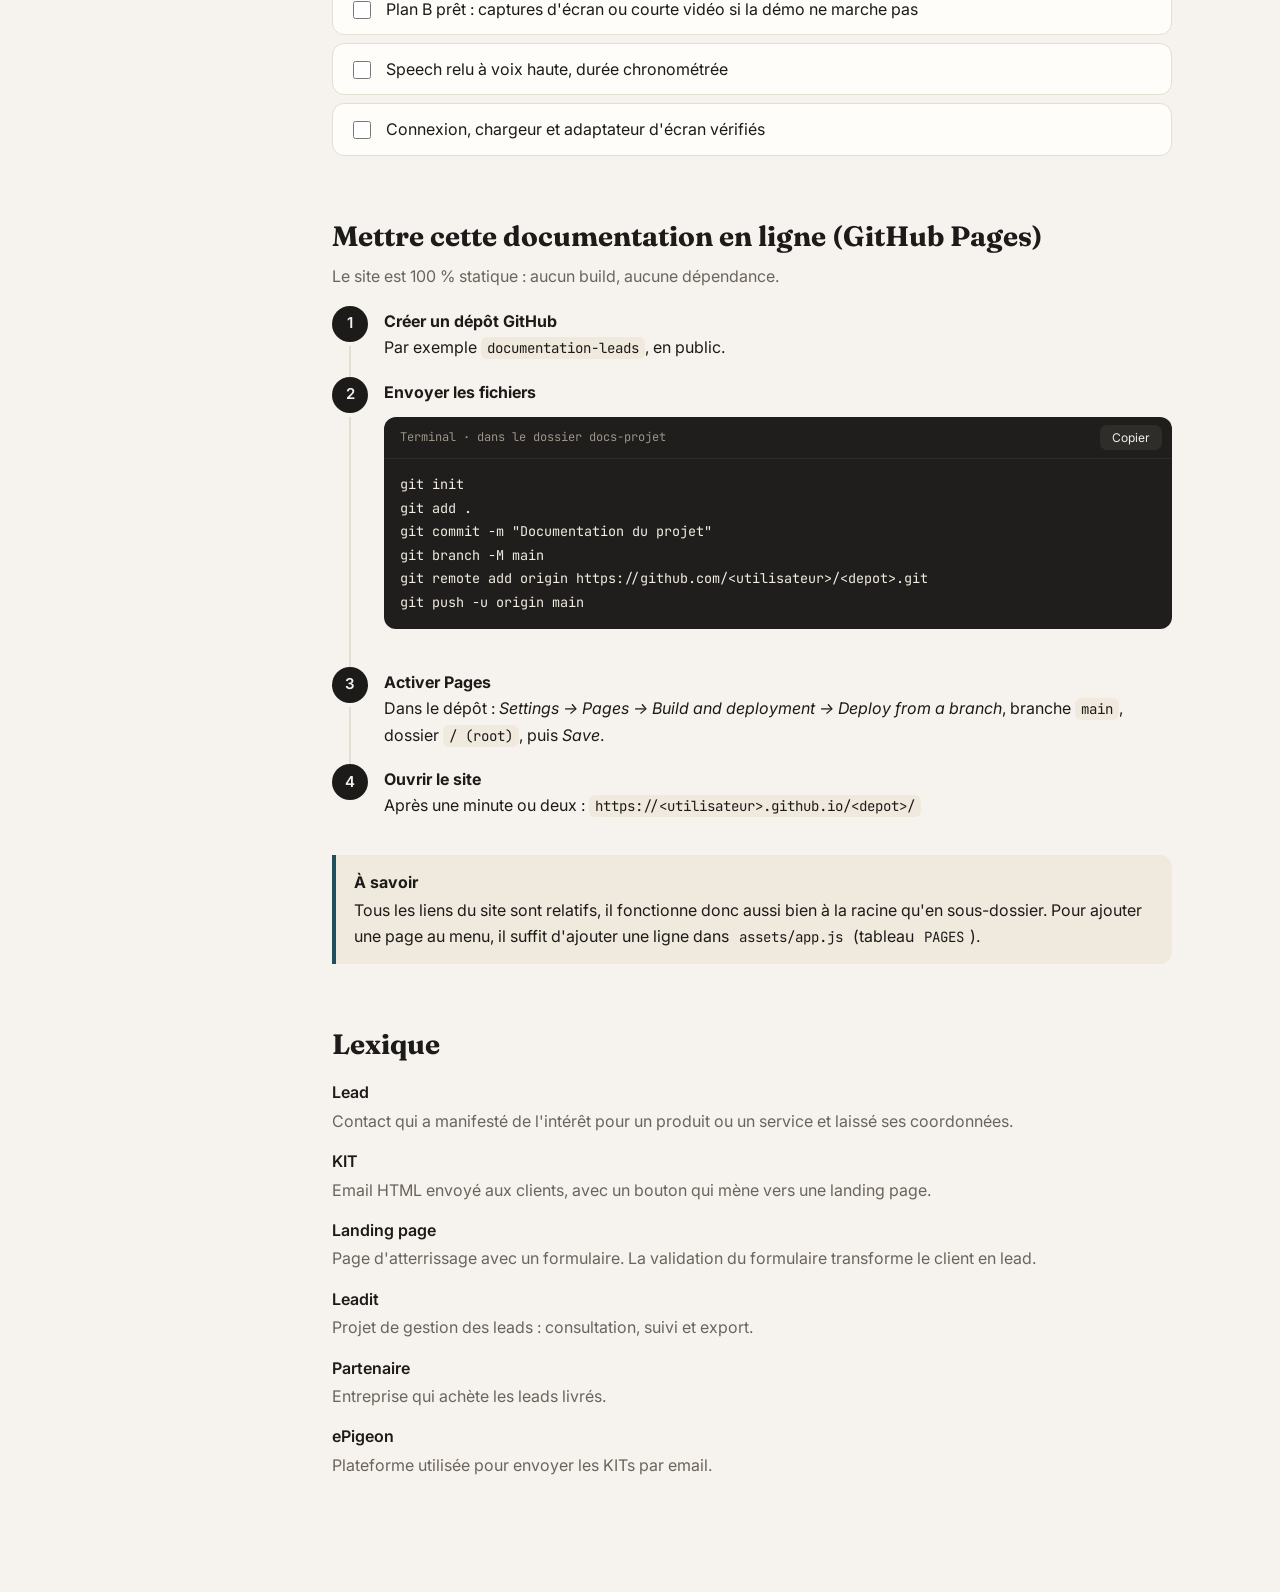
==== commit 18c5d2b6: "Add a page for showing the corresponding url for each project." ====
--- a/index.html
+++ b/index.html
@@ -58,6 +58,11 @@
               Le parcours d'un lead, les couches de la solution et les
               technologies utilisées.
             </p>
+          </a>
+          <a class="card" href="adresses.html">
+            <span class="tag">04</span>
+            <h3>Adresses</h3>
+            <p>L'URL de chaque projet</p>
           </a>
         </div>
 
